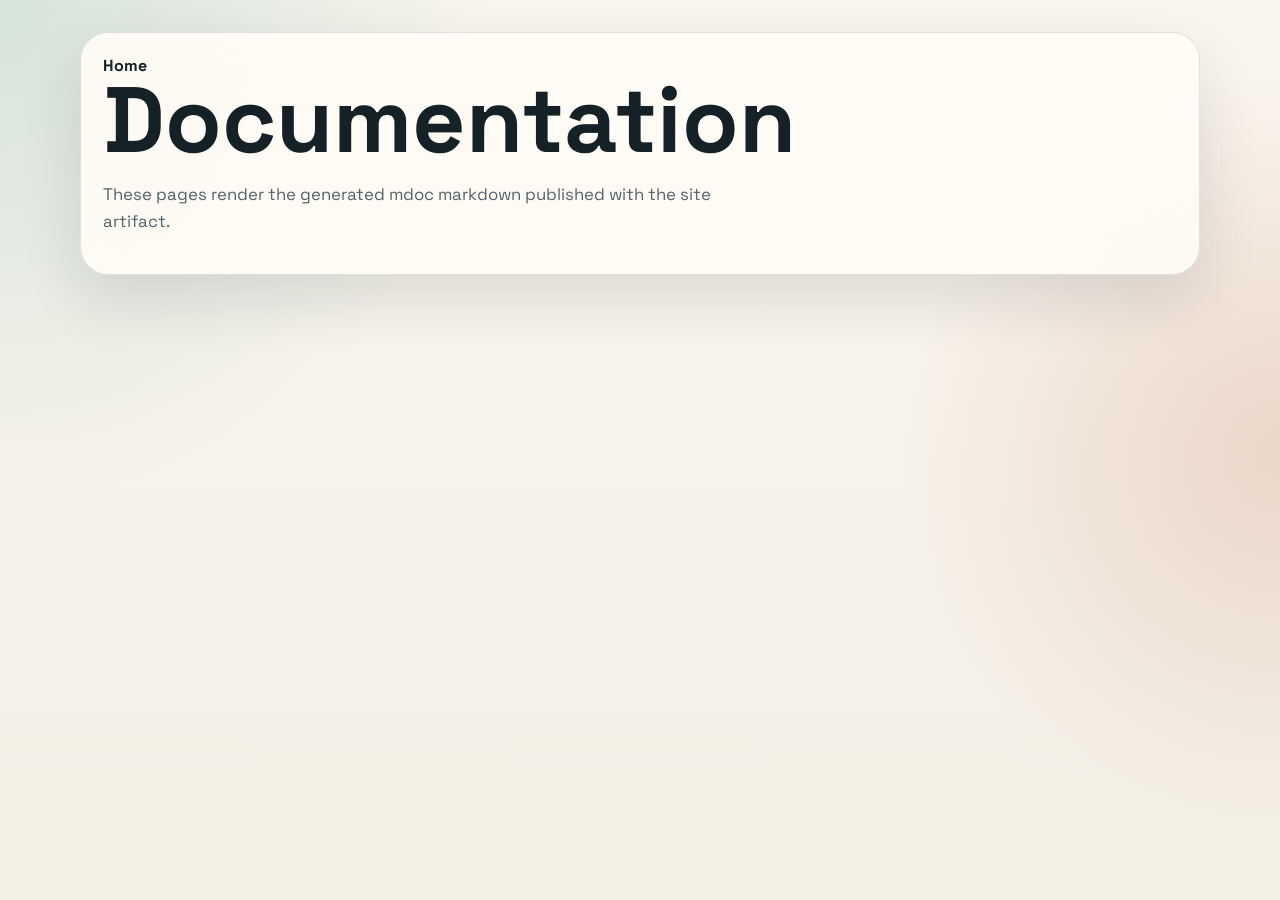
==== website/docs/index.html @ 57ce62d4 "Refactor code structure for improved readability and maintainability Co-authored-by: Copilot <copilo" ====
<!DOCTYPE html>
<html lang="en">
<head>
  <meta charset="UTF-8">
  <meta name="viewport" content="width=device-width, initial-scale=1.0">
  <title>Scala miniKanren Docs</title>
  <link rel="preconnect" href="https://fonts.googleapis.com">
  <link rel="preconnect" href="https://fonts.gstatic.com" crossorigin>
  <link href="https://fonts.googleapis.com/css2?family=Space+Grotesk:wght@400;500;700&family=IBM+Plex+Mono:wght@400;500&display=swap" rel="stylesheet">
  <link rel="stylesheet" href="../assets/site.css">
</head>
<body>
  <main class="shell page-stack">
    <header class="page-header">
      <a class="back-link" href="../index.html">Home</a>
      <h1>Documentation</h1>
      <p>These pages render the generated mdoc markdown published with the site artifact.</p>
    </header>

    <section class="grid two-up docs-grid" id="docs-list"></section>
  </main>

  <script src="../assets/site-app.js"></script>
  <script src="../assets/site.js"></script>
  <script>
    window.SitePages.renderDocsIndex(document.getElementById('docs-list'));
  </script>
</body>
</html>
---- website/assets/site.css ----
:root {
  --bg: #f3efe5;
  --surface: rgba(255, 252, 245, 0.9);
  --surface-strong: #fffaf0;
  --text: #142126;
  --muted: #53636b;
  --line: rgba(20, 33, 38, 0.12);
  --sand: #d7a86e;
  --teal: #2f8f83;
  --rust: #b65336;
  --shadow: 0 24px 60px rgba(20, 33, 38, 0.12);
}

* {
  box-sizing: border-box;
}

body {
  margin: 0;
  min-height: 100vh;
  font-family: "Space Grotesk", sans-serif;
  color: var(--text);
  background:
    radial-gradient(circle at top left, rgba(47, 143, 131, 0.18), transparent 32%),
    radial-gradient(circle at right, rgba(182, 83, 54, 0.18), transparent 28%),
    linear-gradient(180deg, #faf6ee 0%, var(--bg) 100%);
}

body.landing-page::before {
  content: "";
  position: fixed;
  inset: 0;
  background-image: linear-gradient(rgba(20, 33, 38, 0.03) 1px, transparent 1px), linear-gradient(90deg, rgba(20, 33, 38, 0.03) 1px, transparent 1px);
  background-size: 28px 28px;
  pointer-events: none;
}

.shell {
  width: min(1120px, calc(100vw - 2rem));
  margin: 0 auto;
  padding: 2rem 0 4rem;
}

.hero,
.card,
.page-header {
  position: relative;
  z-index: 1;
}

.hero {
  padding: 4rem 0 2rem;
}

.eyebrow,
.result-label,
.control-label,
.mono,
.subtle,
.status {
  font-family: "IBM Plex Mono", monospace;
}

.eyebrow,
.result-label,
.control-label {
  font-size: 0.82rem;
  letter-spacing: 0.08em;
  text-transform: uppercase;
}

h1,
 h2 {
  margin: 0;
}

h1 {
  max-width: 12ch;
  font-size: clamp(3rem, 8vw, 5.8rem);
  line-height: 0.95;
}

.lede,
.page-header p,
.card p {
  max-width: 60ch;
  color: var(--muted);
  font-size: 1.05rem;
  line-height: 1.6;
}

.hero-actions,
.toolbar {
  display: flex;
  gap: 0.75rem;
  flex-wrap: wrap;
  margin-top: 1.5rem;
}

.button,
.card a,
.back-link {
  text-decoration: none;
}

.button {
  display: inline-flex;
  align-items: center;
  justify-content: center;
  min-height: 2.75rem;
  padding: 0.75rem 1.1rem;
  border-radius: 999px;
  border: 1px solid transparent;
  font: inherit;
  cursor: pointer;
}

.button.primary {
  background: var(--text);
  color: #fff;
}

.button.secondary {
  border-color: var(--line);
  color: var(--text);
  background: rgba(255, 255, 255, 0.62);
}

.grid {
  display: grid;
  gap: 1rem;
  margin-top: 1rem;
}

.three-up {
  grid-template-columns: repeat(3, minmax(0, 1fr));
}

.two-up {
  grid-template-columns: repeat(2, minmax(0, 1fr));
}

.card,
.page-header {
  background: var(--surface);
  border: 1px solid var(--line);
  border-radius: 28px;
  box-shadow: var(--shadow);
  backdrop-filter: blur(14px);
}

.card {
  padding: 1.4rem;
}

.page-stack {
  display: grid;
  gap: 1rem;
}

.page-header {
  padding: 1.4rem;
}

.card a,
.back-link {
  color: var(--text);
  font-weight: 700;
}

.accent-sand {
  border-top: 6px solid var(--sand);
}

.accent-teal {
  border-top: 6px solid var(--teal);
}

.accent-rust {
  border-top: 6px solid var(--rust);
}

.playground-layout {
  display: grid;
  grid-template-columns: minmax(0, 1.2fr) minmax(280px, 0.8fr);
  gap: 1rem;
}

.single-runner {
  grid-template-columns: repeat(2, minmax(0, 1fr));
}

.playground-card,
.results-card {
  min-height: 420px;
}

.editor,
.select-input,
.output {
  width: 100%;
  border-radius: 20px;
  border: 1px solid var(--line);
  background: rgba(20, 33, 38, 0.04);
  color: var(--text);
  font: inherit;
}

.editor,
.output {
  min-height: 280px;
  padding: 1rem;
  font-family: "IBM Plex Mono", monospace;
  font-size: 0.95rem;
  line-height: 1.5;
}

.output {
  white-space: pre-wrap;
}

.select-input {
  padding: 0.8rem 1rem;
  margin: 0.5rem 0 1rem;
}

.status,
.subtle {
  color: var(--muted);
}

.docs-grid .card {
  min-height: 170px;
}

.markdown-card {
  padding: 1.75rem;
}

.markdown-card h1,
.markdown-card h2,
.markdown-card h3 {
  max-width: none;
  margin-top: 1.4rem;
  font-size: revert;
  line-height: 1.2;
}

.markdown-card pre {
  overflow-x: auto;
  padding: 1rem;
  border-radius: 18px;
  background: rgba(20, 33, 38, 0.06);
}

.markdown-card code {
  font-family: "IBM Plex Mono", monospace;
}

@media (max-width: 900px) {
  .three-up,
  .two-up,
  .playground-layout,
  .single-runner {
    grid-template-columns: 1fr;
  }

  .hero {
    padding-top: 2rem;
  }

  h1 {
    max-width: none;
  }
}
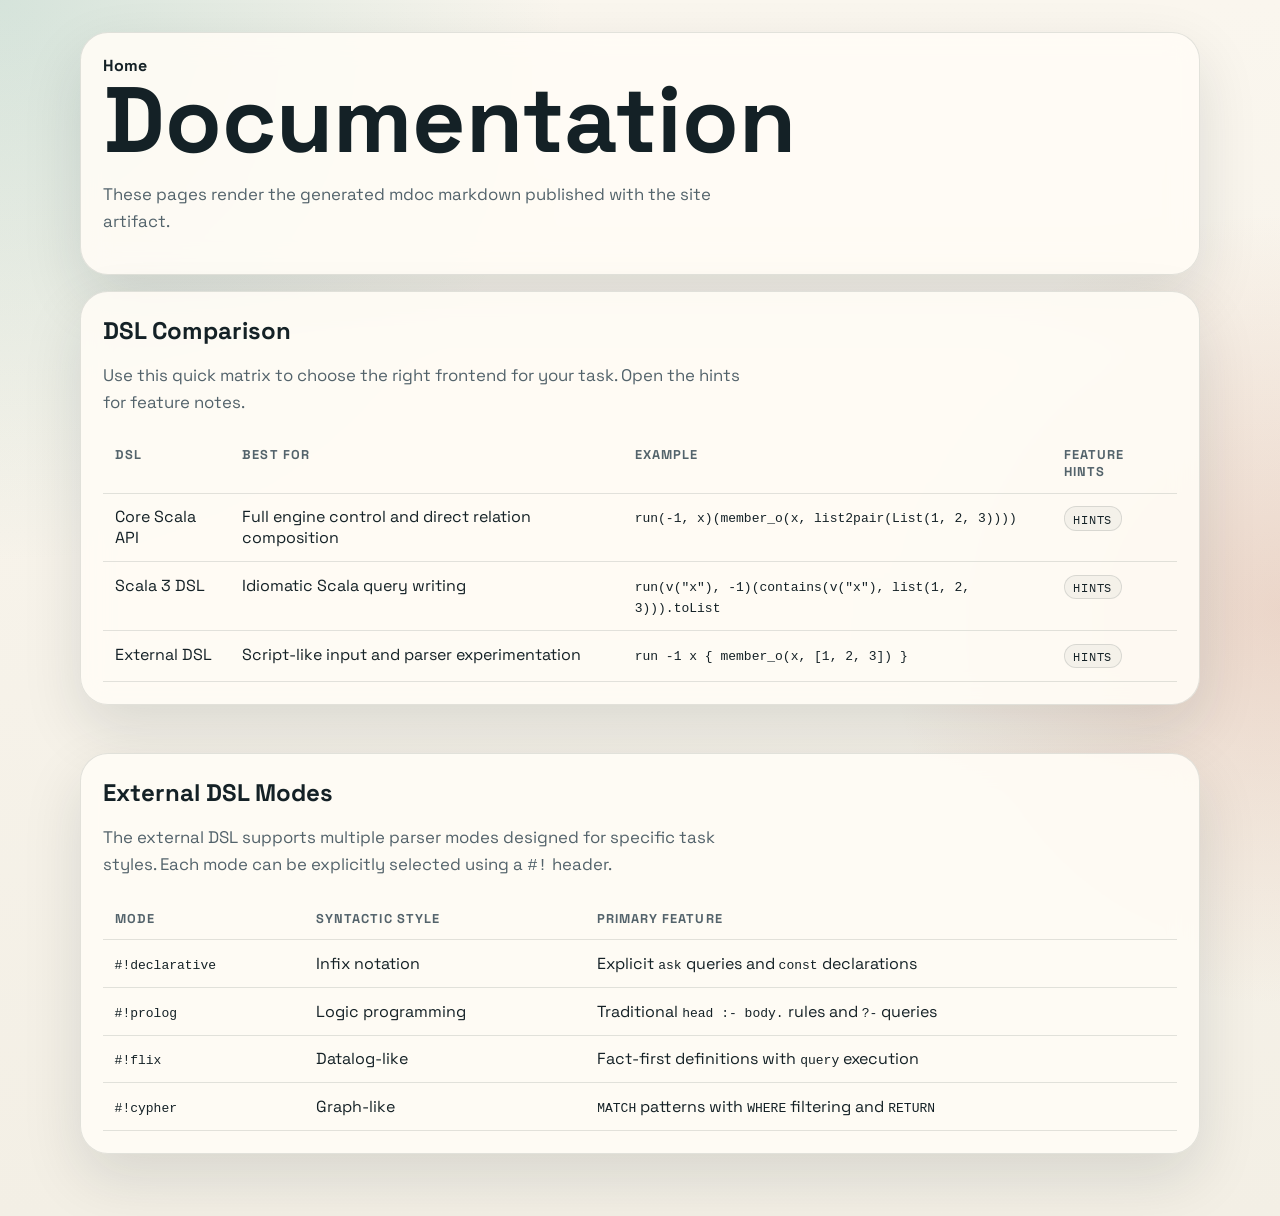
==== commit f247fad7: "Enhance MiniKanrenLangParser to support escaped string and char literals, including unicode sequence" ====
--- a/website/docs/index.html
+++ b/website/docs/index.html
@@ -17,7 +17,97 @@
       <p>These pages render the generated mdoc markdown published with the site artifact.</p>
     </header>
 
+    <section class="card docs-comparison">
+      <h2>DSL Comparison</h2>
+      <p>Use this quick matrix to choose the right frontend for your task. Open the hints for feature notes.</p>
+      <div class="docs-table-wrap">
+        <table class="docs-table">
+          <thead>
+            <tr>
+              <th>DSL</th>
+              <th>Best For</th>
+              <th>Example</th>
+              <th>Feature Hints</th>
+            </tr>
+          </thead>
+          <tbody>
+            <tr>
+              <td>Core Scala API</td>
+              <td>Full engine control and direct relation composition</td>
+              <td><code>run(-1, x)(member_o(x, list2pair(List(1, 2, 3))))</code></td>
+              <td>
+                <details class="hint-pop">
+                  <summary>Hints</summary>
+                  <p>Closest to internal primitives and substitutions. Great for advanced control and performance tuning.</p>
+                </details>
+              </td>
+            </tr>
+            <tr>
+              <td>Scala 3 DSL</td>
+              <td>Idiomatic Scala query writing</td>
+              <td><code>run(v("x"), -1)(contains(v("x"), list(1, 2, 3))).toList</code></td>
+              <td>
+                <details class="hint-pop">
+                  <summary>Hints</summary>
+                  <p>Readable operators like <code>===</code>, aliases such as <code>contains</code>, and list-normalized outputs.</p>
+                </details>
+              </td>
+            </tr>
+            <tr>
+              <td>External DSL</td>
+              <td>Script-like input and parser experimentation</td>
+              <td><code>run -1 x { member_o(x, [1, 2, 3]) }</code></td>
+              <td>
+                <details class="hint-pop">
+                  <summary>Hints</summary>
+                  <p>Supports classic syntax plus declarative, Prolog-like, Flix-like, and Cypher-like modes.</p>
+                </details>
+              </td>
+            </tr>
+          </tbody>
+        </table>
+      </div>
+    </section>
+
     <section class="grid two-up docs-grid" id="docs-list"></section>
+
+    <section class="card docs-comparison">
+      <h2>External DSL Modes</h2>
+      <p>The external DSL supports multiple parser modes designed for specific task styles. Each mode can be explicitly selected using a <code>#!</code> header.</p>
+      <div class="docs-table-wrap">
+        <table class="docs-table">
+          <thead>
+            <tr>
+              <th>Mode</th>
+              <th>Syntactic Style</th>
+              <th>Primary Feature</th>
+            </tr>
+          </thead>
+          <tbody>
+            <tr>
+              <td><code>#!declarative</code></td>
+              <td>Infix notation</td>
+              <td>Explicit <code>ask</code> queries and <code>const</code> declarations</td>
+            </tr>
+            <tr>
+              <td><code>#!prolog</code></td>
+              <td>Logic programming</td>
+              <td>Traditional <code>head :- body.</code> rules and <code>?-</code> queries</td>
+            </tr>
+            <tr>
+              <td><code>#!flix</code></td>
+              <td>Datalog-like</td>
+              <td>Fact-first definitions with <code>query</code> execution</td>
+            </tr>
+            <tr>
+              <td><code>#!cypher</code></td>
+              <td>Graph-like</td>
+              <td><code>MATCH</code> patterns with <code>WHERE</code> filtering and <code>RETURN</code></td>
+            </tr>
+          </tbody>
+        </table>
+      </div>
+    </section>
   </main>
 
   <script src="../assets/site-app.js"></script>
--- a/website/assets/site.css
+++ b/website/assets/site.css
@@ -233,6 +233,75 @@
   min-height: 170px;
 }
 
+.docs-comparison h2 {
+  margin-bottom: 0.5rem;
+}
+
+.docs-table-wrap {
+  overflow-x: auto;
+  margin-top: 0.8rem;
+}
+
+.docs-table {
+  width: 100%;
+  border-collapse: collapse;
+  min-width: 780px;
+}
+
+.docs-table th,
+.docs-table td {
+  text-align: left;
+  vertical-align: top;
+  border-bottom: 1px solid var(--line);
+  padding: 0.8rem 0.7rem;
+}
+
+.docs-table th {
+  font-size: 0.8rem;
+  text-transform: uppercase;
+  letter-spacing: 0.08em;
+  color: var(--muted);
+}
+
+.hint-pop {
+  display: inline-block;
+  border: 1px solid var(--line);
+  border-radius: 12px;
+  padding: 0.2rem 0.55rem;
+  background: rgba(20, 33, 38, 0.04);
+}
+
+.hint-pop summary {
+  cursor: pointer;
+  list-style: none;
+  font-family: "IBM Plex Mono", monospace;
+  font-size: 0.78rem;
+  text-transform: uppercase;
+  letter-spacing: 0.06em;
+}
+
+.hint-pop summary::-webkit-details-marker {
+  display: none;
+}
+
+.hint-pop[open] {
+  background: rgba(47, 143, 131, 0.08);
+}
+
+.hint-pop p {
+  margin: 0.45rem 0 0;
+  color: var(--text);
+  font-size: 0.92rem;
+  line-height: 1.5;
+  max-width: 40ch;
+}
+
+.hint-pop.block {
+  display: block;
+  margin: 0.8rem 0;
+  padding: 0.55rem 0.7rem;
+}
+
 .markdown-card {
   padding: 1.75rem;
 }
